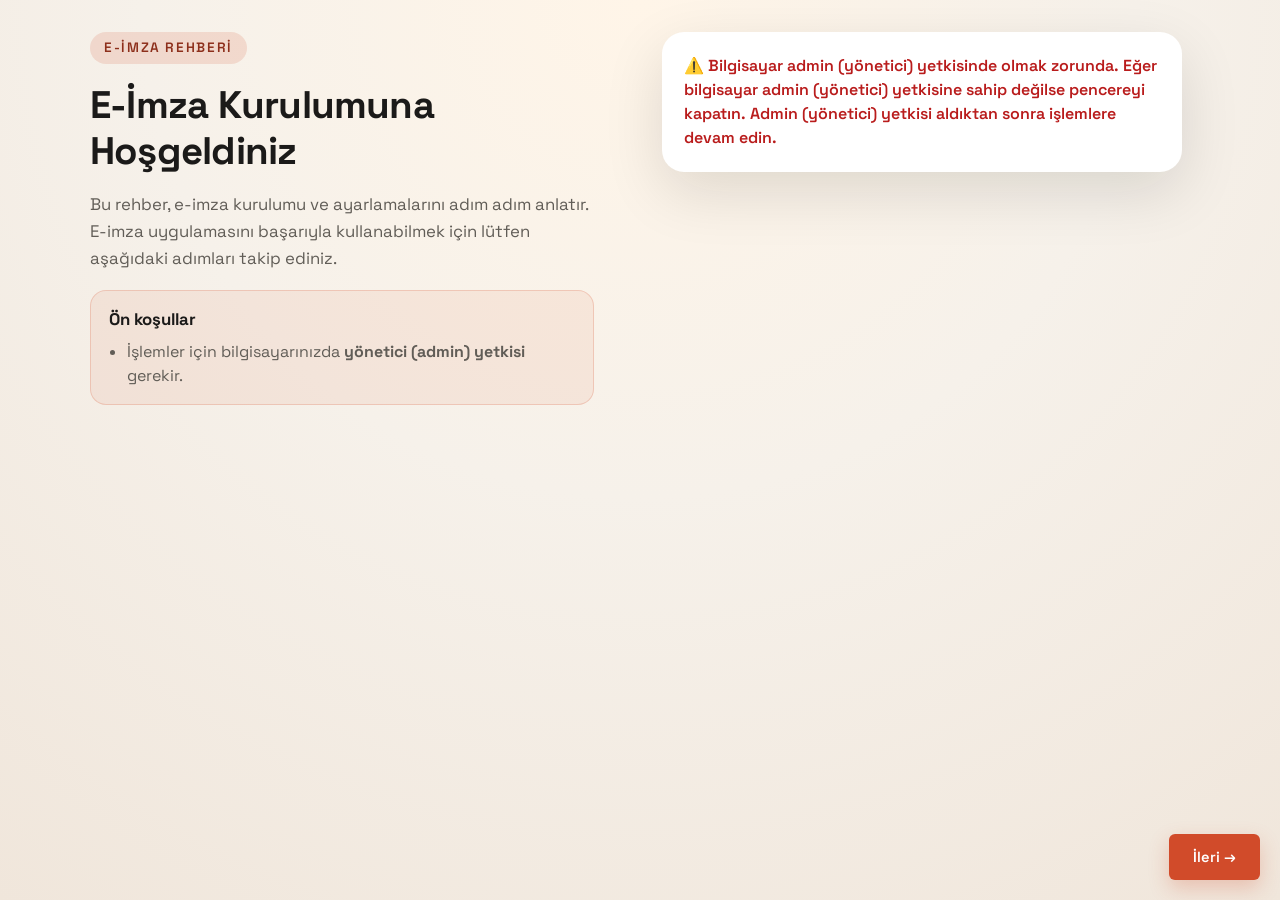
==== index.html @ 140c333b "first commit" ====
<!DOCTYPE html>
<html lang="tr">
	<head>
		<meta charset="UTF-8" />
		<meta name="viewport" content="width=device-width, initial-scale=1" />
		<title>E-İmza Rehberi</title>
		<link rel="stylesheet" href="styles.css" />
	</head>
	<body>
		<div class="page">
			<header class="hero">
				<div class="hero__content">
					<span class="pill">E-İmza Rehberi</span>
					<h1>E-İmza Kurulumuna Hoşgeldiniz</h1>
					<p>
						Bu rehber, e-imza kurulumu ve ayarlamalarını adım adım anlatır. E-imza uygulamasını başarıyla kullanabilmek için lütfen aşağıdaki adımları takip ediniz.
					</p>
					<div class="requirements">
						<h2>Ön koşullar</h2>
						<ul>
							<li>İşlemler için bilgisayarınızda <strong>yönetici (admin) yetkisi</strong> gerekir.</li>
						</ul>
					</div>
				</div>
				<div class="hero__panel">
					<div class="card">
						<p style="margin:0;font-weight:600;color:#b91c1c;">⚠️ Bilgisayar admin (yönetici) yetkisinde olmak zorunda. Eğer bilgisayar admin (yönetici) yetkisine sahip değilse pencereyi kapatın. Admin (yönetici) yetkisi aldıktan sonra işlemlere devam edin.</p>
					</div>
				</div>
			</header>
			<div class="step-navigation">
				<a href="step2.html" class="button button-next">İleri →</a>
			</div>
		</div>
	</body>
</html>
---- styles.css ----
@import url("https://fonts.googleapis.com/css2?family=Space+Grotesk:wght@400;500;600;700&display=swap");

/* ============================================================
   Reset & Base — Firefox 37+ compatible
   No CSS variables, no Grid, no clamp/min/max, no inset
   ============================================================ */
* {
	-webkit-box-sizing: border-box;
	-moz-box-sizing: border-box;
	box-sizing: border-box;
}

html {
	font-size: 16px;
	-webkit-text-size-adjust: 100%;
	-ms-text-size-adjust: 100%;
}

body {
	margin: 0;
	font-family: "Space Grotesk", "Segoe UI", Tahoma, sans-serif;
	color: #1b1a19;
	background: #f6f1ea;
	background: -webkit-radial-gradient(circle at top, #fff5e8 0%, #f6f1ea 45%, #f0e6db 100%);
	background: -moz-radial-gradient(circle at top, #fff5e8 0%, #f6f1ea 45%, #f0e6db 100%);
	background: radial-gradient(circle at top, #fff5e8 0%, #f6f1ea 45%, #f0e6db 100%);
	line-height: 1.5;
	-webkit-font-smoothing: antialiased;
	-moz-osx-font-smoothing: grayscale;
}

img {
	max-width: 100%;
	height: auto;
}

a {
	color: #d14b2a;
}

/* ============================================================
   Layout Helpers
   ============================================================ */
.page {
	min-height: 100vh;
	padding: 32px 20px 64px;
	display: -webkit-flex;
	display: -moz-flex;
	display: flex;
	-webkit-justify-content: center;
	-moz-justify-content: center;
	justify-content: center;
	-webkit-align-items: flex-start;
	-moz-align-items: flex-start;
	align-items: flex-start;
}

.page--center {
	display: -webkit-flex;
	display: -moz-flex;
	display: flex;
	-webkit-justify-content: center;
	justify-content: center;
	-webkit-align-items: center;
	align-items: center;
	min-height: 100vh;
	padding: 20px;
}

.page--top {
	display: -webkit-flex;
	display: flex;
	-webkit-justify-content: center;
	justify-content: center;
	-webkit-align-items: flex-start;
	align-items: flex-start;
	min-height: 100vh;
	padding: 24px 20px;
}

/* ============================================================
   Pill Badge
   ============================================================ */
.pill {
	display: inline-block;
	padding: 6px 14px;
	border-radius: 999px;
	background: rgba(209, 75, 42, 0.15);
	color: #8d2f1b;
	font-weight: 600;
	font-size: 0.85rem;
	text-transform: uppercase;
	letter-spacing: 0.12em;
}

/* ============================================================
   Buttons
   ============================================================ */
.button {
	display: inline-block;
	padding: 12px 22px;
	border-radius: 999px;
	border: none;
	background: #d14b2a;
	color: #fff;
	font-weight: 600;
	font-size: 0.92rem;
	text-decoration: none;
	text-align: center;
	cursor: pointer;
	font-family: inherit;
	-webkit-transition: background 0.2s ease, -webkit-transform 0.2s ease, box-shadow 0.2s ease;
	-moz-transition: background 0.2s ease, transform 0.2s ease, box-shadow 0.2s ease;
	transition: background 0.2s ease, transform 0.2s ease, box-shadow 0.2s ease;
	box-shadow: 0 8px 20px rgba(209, 75, 42, 0.25);
}

.button:hover {
	background: #b8401f;
	-webkit-transform: translateY(-2px);
	-moz-transform: translateY(-2px);
	transform: translateY(-2px);
	box-shadow: 0 12px 28px rgba(209, 75, 42, 0.3);
}

.button:active {
	-webkit-transform: translateY(0);
	transform: translateY(0);
}

.button--small {
	padding: 8px 16px;
	font-size: 0.78rem;
	white-space: nowrap;
}

.button--disabled {
	opacity: 0.45;
	cursor: not-allowed;
	pointer-events: none;
	box-shadow: none;
}

/* ============================================================
   Index Page — Hero (float-based, no Grid)
   ============================================================ */
.hero {
	max-width: 1100px;
	margin: 0 auto 64px;
	width: 100%;
}

.hero:after {
	content: "";
	display: table;
	clear: both;
}

.hero__content {
	float: left;
	width: 48%;
	padding-right: 24px;
}

.hero__panel {
	float: right;
	width: 48%;
}

.hero__content h1 {
	font-size: 2.4rem;
	margin: 18px 0 12px;
	letter-spacing: -0.02em;
	line-height: 1.2;
}

.hero__content p {
	font-size: 1.05rem;
	line-height: 1.6;
	color: #615d57;
}

.hero__actions {
	margin: 24px 0 16px;
}

.hero__actions .button {
	margin-right: 12px;
	margin-bottom: 8px;
}

.hero__note {
	font-size: 0.95rem;
	color: #615d57;
}

.requirements {
	margin: 18px 0 24px;
	padding: 16px 18px;
	border-radius: 16px;
	background: rgba(209, 75, 42, 0.08);
	border: 1px solid rgba(209, 75, 42, 0.2);
}

.requirements h2 {
	margin: 0 0 8px;
	font-size: 1.05rem;
}

.requirements ul {
	margin: 0;
	padding-left: 18px;
	color: #615d57;
}

/* — System-only mode — */
body.system-only .hero {
	max-width: 720px;
	margin-bottom: 0;
}

body.system-only .hero__content {
	float: none;
	width: 100%;
	padding-right: 0;
}

body.system-only .hero__panel {
	float: none;
	width: 100%;
}

body.system-only .page {
	min-height: 100vh;
	padding: 0 20px;
	-webkit-align-items: center;
	align-items: center;
	-webkit-justify-content: center;
	justify-content: center;
}

body.system-only .hero__content,
body.system-only .status,
body.system-only .hero__panel .card:not(#system-card) {
	display: none;
}

body.system-only .panel-actions {
	position: static;
	padding-top: 6px;
}

/* — Status box — */
.status {
	display: -webkit-flex;
	display: flex;
	padding: 20px;
	border-radius: 22px;
	background: #ffffff;
	box-shadow: 0 20px 60px rgba(17, 14, 10, 0.12);
	-webkit-align-items: flex-start;
	align-items: flex-start;
	margin-bottom: 18px;
}

.status__icon {
	width: 48px;
	height: 48px;
	border-radius: 50%;
	background: -webkit-linear-gradient(315deg, #ffd9bd, #ffc1a3);
	background: linear-gradient(135deg, #ffd9bd, #ffc1a3);
	position: relative;
	-webkit-flex-shrink: 0;
	flex-shrink: 0;
	margin-right: 16px;
}

.status__icon::after {
	content: "";
	position: absolute;
	top: 12px;
	right: 12px;
	bottom: 12px;
	left: 12px;
	border-radius: 50%;
	background: #d14b2a;
	opacity: 0.4;
}

.status[data-state="ok"] {
	border: 1px solid rgba(30, 140, 75, 0.2);
}

.status[data-state="ok"] .status__icon {
	background: -webkit-linear-gradient(315deg, #c9f0d6, #9ee7b4);
	background: linear-gradient(135deg, #c9f0d6, #9ee7b4);
}

.status[data-state="warn"] {
	border: 1px solid rgba(209, 75, 42, 0.3);
}

.status h2 {
	margin: 0 0 6px;
	font-size: 1.2rem;
}

.status p {
	margin: 0;
	color: #615d57;
}

/* — Card — */
.card {
	padding: 22px;
	border-radius: 22px;
	background: #ffffff;
	box-shadow: 0 20px 60px rgba(17, 14, 10, 0.12);
	max-width: 520px;
	width: 100%;
	margin-bottom: 18px;
}

.card h3 {
	margin: 0 0 12px;
	font-size: 1.05rem;
}

.card ol {
	margin: 0;
	padding-left: 20px;
	color: #615d57;
	line-height: 1.7;
}

.is-hidden {
	display: none;
}

/* — System grid — */
.system-grid {
	margin-top: 14px;
}

.system-item {
	padding: 12px;
	border-radius: 14px;
	background: rgba(209, 75, 42, 0.08);
	border: 1px solid rgba(209, 75, 42, 0.15);
	margin-bottom: 12px;
}

.system-item:last-child {
	margin-bottom: 0;
}

.system-item span {
	display: block;
	font-size: 0.85rem;
	color: #615d57;
	margin-bottom: 6px;
}

.system-item strong {
	font-size: 1rem;
}

/* — Panel actions — */
.panel-actions {
	display: none;
	max-width: 520px;
	width: 100%;
	text-align: right;
}

.panel-actions:not(.is-hidden) {
	display: block;
}

/* ============================================================
   Step 2 — Quad Card (App Selection)
   ============================================================ */
.quad-card {
	background: #fff;
	border-radius: 22px;
	box-shadow: 0 20px 60px rgba(17, 14, 10, 0.12);
	padding: 32px;
	width: 100%;
	max-width: 520px;
}

.quad-card__title {
	text-align: center;
	margin: 0 0 24px;
	font-size: 1.4rem;
}

.quad-grid {
	overflow: hidden;
}

.quad-item {
	float: left;
	width: 46%;
	margin: 2%;
	min-height: 120px;
	border-radius: 16px;
	display: block;
	text-align: center;
	text-decoration: none;
	color: #1b1a19;
	padding: 24px 12px;
	position: relative;
	-webkit-transition: background 0.2s, border-color 0.2s, box-shadow 0.2s;
	transition: background 0.2s, border-color 0.2s, box-shadow 0.2s;
}

.quad-item--active {
	background: rgba(209, 75, 42, 0.1);
	border: 2px solid #d14b2a;
	cursor: pointer;
}

.quad-item--active:hover {
	background: rgba(209, 75, 42, 0.18);
}

.quad-item--disabled {
	background: #f0ece7;
	border: 2px solid #e0dbd4;
	cursor: not-allowed;
	opacity: 0.7;
}

.quad-item--selected {
	background: rgba(209, 75, 42, 0.22);
	border-color: #8d2f1b;
	box-shadow: 0 0 0 3px rgba(209, 75, 42, 0.25);
}

.quad-item__label {
	font-size: 1.15rem;
	font-weight: 700;
	margin-bottom: 8px;
}

.quad-item__badge {
	font-size: 0.78rem;
	color: #8d6e57;
	background: rgba(141, 110, 87, 0.12);
	display: inline-block;
	padding: 3px 10px;
	border-radius: 999px;
	margin-top: 6px;
}

.quad-footer {
	text-align: right;
	margin-top: 20px;
	clear: both;
}

/* ============================================================
   Step 3 — Loading & Results
   ============================================================ */
.loading-box {
	text-align: center;
}

.loading-box h2 {
	margin: 24px 0 8px;
	font-size: 1.3rem;
}

.loading-sub {
	color: #615d57;
	font-size: 0.95rem;
}

.spinner {
	width: 56px;
	height: 56px;
	border: 5px solid #e0dbd4;
	border-top-color: #d14b2a;
	border-radius: 50%;
	margin: 0 auto;
	-webkit-animation: spin 0.8s linear infinite;
	-moz-animation: spin 0.8s linear infinite;
	animation: spin 0.8s linear infinite;
}

@-webkit-keyframes spin {
	to { -webkit-transform: rotate(360deg); }
}

@-moz-keyframes spin {
	to { -moz-transform: rotate(360deg); }
}

@keyframes spin {
	to { transform: rotate(360deg); }
}

.results-wrap {
	width: 100%;
	max-width: 640px;
	padding: 0 12px;
}

.results-card {
	background: #fff;
	border-radius: 22px;
	box-shadow: 0 20px 60px rgba(17, 14, 10, 0.12);
	padding: 28px 24px;
}

.results-card__title {
	text-align: center;
	margin: 0 0 8px;
	font-size: 1.35rem;
}

.results-card__desc {
	text-align: center;
	color: #615d57;
	margin: 0 0 24px;
	font-size: 0.95rem;
}

.app-block {
	background: #f9f6f2;
	border: 1px solid #e8e3dc;
	border-radius: 16px;
	padding: 18px;
	margin-bottom: 16px;
}

.app-block:last-of-type {
	margin-bottom: 0;
}

.app-block--highlight {
	background: rgba(209, 75, 42, 0.06);
	border-color: rgba(209, 75, 42, 0.2);
}

.app-block__header {
	margin-bottom: 12px;
}

.app-block__name {
	font-weight: 700;
	font-size: 1.05rem;
}

.app-block__extra {
	font-size: 0.78rem;
	color: #d14b2a;
	background: rgba(209, 75, 42, 0.12);
	padding: 2px 10px;
	border-radius: 999px;
	margin-left: 10px;
	display: inline-block;
}

.app-block__subtitle {
	font-weight: 600;
	font-size: 0.95rem;
	margin: 14px 0 6px;
	color: #1b1a19;
}

.app-block__subtitle:first-child {
	margin-top: 0;
}

.app-block__steps ol {
	margin: 0 0 8px;
	padding-left: 20px;
	color: #615d57;
	line-height: 1.6;
}

.app-block__steps ol li {
	margin-bottom: 4px;
}

.results-footer {
	text-align: right;
	margin-top: 20px;
}

.results-footer__warn {
	font-size: 0.88rem;
	color: #d14b2a;
	background: rgba(209, 75, 42, 0.08);
	border: 1px solid rgba(209, 75, 42, 0.2);
	border-radius: 12px;
	padding: 10px 14px;
	margin: 0 0 12px;
	text-align: center;
}

/* ============================================================
   Checkboxes (shared: step3 + step4)
   ============================================================ */
.app-check {
	display: inline-block;
	cursor: pointer;
	-webkit-user-select: none;
	-moz-user-select: none;
	user-select: none;
}

.app-check__input {
	position: absolute;
	opacity: 0;
	width: 0;
	height: 0;
}

.app-check__box {
	display: inline-block;
	width: 22px;
	height: 22px;
	border-radius: 6px;
	border: 2px solid #c4bfb8;
	background: #fff;
	vertical-align: middle;
	position: relative;
	margin-right: 10px;
	-webkit-transition: background 0.2s, border-color 0.2s;
	transition: background 0.2s, border-color 0.2s;
}

.app-check__input:checked + .app-check__box {
	background: #d14b2a;
	border-color: #d14b2a;
}

.app-check__input:checked + .app-check__box::after {
	content: "";
	position: absolute;
	left: 6px;
	top: 2px;
	width: 6px;
	height: 11px;
	border: solid #fff;
	border-width: 0 2.5px 2.5px 0;
	-webkit-transform: rotate(45deg);
	-moz-transform: rotate(45deg);
	transform: rotate(45deg);
}

.app-check__input:focus + .app-check__box {
	box-shadow: 0 0 0 3px rgba(209, 75, 42, 0.3);
}

/* ============================================================
   Step 4 — Installer Layout (Flexbox)
   ============================================================ */
.installer {
	display: -webkit-flex;
	display: flex;
	width: 100%;
	max-width: 1200px;
	height: calc(100vh - 48px);
}

.installer__nav {
	width: 320px;
	-webkit-flex-shrink: 0;
	flex-shrink: 0;
	background: #fff;
	border-radius: 22px;
	box-shadow: 0 20px 60px rgba(17, 14, 10, 0.12);
	padding: 24px 16px;
	display: -webkit-flex;
	display: flex;
	-webkit-flex-direction: column;
	flex-direction: column;
	overflow-y: auto;
	margin-right: 20px;
}

.installer__title {
	margin: 0 0 4px;
	font-size: 1.15rem;
	text-align: center;
}

.installer__desc {
	margin: 0 0 18px;
	font-size: 0.82rem;
	color: #615d57;
	text-align: center;
}

/* — Step items — */
.inst-step {
	display: -webkit-flex;
	display: flex;
	-webkit-align-items: center;
	align-items: center;
	padding: 12px;
	border-radius: 14px;
	cursor: pointer;
	margin-bottom: 6px;
	border: 2px solid transparent;
	-webkit-transition: background 0.2s, border-color 0.2s;
	transition: background 0.2s, border-color 0.2s;
}

.inst-step:hover {
	background: #faf8f5;
}

.inst-step--active {
	background: rgba(209, 75, 42, 0.06);
	border-color: #d14b2a;
}

.inst-step--done .inst-step__num {
	background: #1e8c4b;
	color: #fff;
	border-color: #1e8c4b;
}

.inst-step__num {
	width: 28px;
	height: 28px;
	border-radius: 50%;
	border: 2px solid #d5d0ca;
	display: -webkit-flex;
	display: flex;
	-webkit-align-items: center;
	align-items: center;
	-webkit-justify-content: center;
	justify-content: center;
	font-size: 0.78rem;
	font-weight: 700;
	color: #615d57;
	-webkit-flex-shrink: 0;
	flex-shrink: 0;
	margin-right: 10px;
	-webkit-transition: background 0.2s, color 0.2s, border-color 0.2s;
	transition: background 0.2s, color 0.2s, border-color 0.2s;
}

.inst-step--active .inst-step__num {
	background: #d14b2a;
	color: #fff;
	border-color: #d14b2a;
}

.inst-step__body {
	-webkit-flex: 1;
	flex: 1;
	min-width: 0;
}

.inst-step__name {
	display: block;
	font-weight: 700;
	font-size: 0.88rem;
	white-space: nowrap;
	overflow: hidden;
	text-overflow: ellipsis;
}

.inst-step__sub {
	display: block;
	font-size: 0.7rem;
	color: #9b968e;
	white-space: nowrap;
	overflow: hidden;
	text-overflow: ellipsis;
}

/* — Installer checkbox — */
.inst-check {
	-webkit-flex-shrink: 0;
	flex-shrink: 0;
	cursor: pointer;
	margin-left: 10px;
}

.inst-check__input {
	position: absolute;
	opacity: 0;
	width: 0;
	height: 0;
}

.inst-check__box {
	display: block;
	width: 20px;
	height: 20px;
	border-radius: 6px;
	border: 2px solid #c4bfb8;
	background: #fff;
	position: relative;
	-webkit-transition: background 0.2s, border-color 0.2s;
	transition: background 0.2s, border-color 0.2s;
}

.inst-check__input:checked + .inst-check__box {
	background: #1e8c4b;
	border-color: #1e8c4b;
}

.inst-check__input:checked + .inst-check__box::after {
	content: "";
	position: absolute;
	left: 5px;
	top: 1px;
	width: 6px;
	height: 10px;
	border: solid #fff;
	border-width: 0 2.5px 2.5px 0;
	-webkit-transform: rotate(45deg);
	transform: rotate(45deg);
}

.installer__footer {
	margin-top: auto;
	padding-top: 14px;
	border-top: 1px solid #ebe7e1;
	text-align: center;
}

.installer__warn {
	font-size: 0.8rem;
	color: #d14b2a;
	margin: 0 0 10px;
}

/* — Content area — */
.installer__content {
	-webkit-flex: 1;
	flex: 1;
	min-width: 0;
	position: relative;
}

/* — Panels — */
.inst-panel {
	display: none;
	position: absolute;
	top: 0;
	right: 0;
	bottom: 0;
	left: 0;
	-webkit-flex-direction: column;
	flex-direction: column;
	overflow-y: auto;
}

.inst-panel--visible {
	display: -webkit-flex;
	display: flex;
}

/* ============================================================
   Guide Panel (inside each step panel)
   ============================================================ */
.guide-panel {
	background: #fff;
	border-radius: 22px;
	box-shadow: 0 20px 60px rgba(17, 14, 10, 0.12);
	height: 100%;
	display: -webkit-flex;
	display: flex;
	-webkit-flex-direction: column;
	flex-direction: column;
	overflow: hidden;
}

.guide-panel__header {
	display: -webkit-flex;
	display: flex;
	-webkit-align-items: center;
	align-items: center;
	-webkit-justify-content: space-between;
	justify-content: space-between;
	padding: 16px 20px;
	border-bottom: 1px solid #ebe7e1;
	-webkit-flex-shrink: 0;
	flex-shrink: 0;
}

.guide-panel__title {
	margin: 0;
	font-size: 1.1rem;
}

.guide-panel__url {
	margin: 2px 0 0;
	font-size: 0.75rem;
	color: #9b968e;
}

.guide-panel__body {
	padding: 24px;
	overflow-y: auto;
	-webkit-flex: 1;
	flex: 1;
}

.guide-panel__subtitle {
	margin: 0 0 10px;
	font-size: 1rem;
	color: #1b1a19;
}

.guide-panel__desc {
	margin: 0 0 14px;
	font-size: 0.88rem;
	color: #615d57;
}

.guide-panel__steps {
	margin: 0 0 18px;
	padding-left: 22px;
	color: #3d3a36;
	line-height: 1.8;
	font-size: 0.92rem;
}

.guide-panel__steps li {
	margin-bottom: 6px;
}

.guide-panel__steps ul {
	margin: 6px 0 4px;
	padding-left: 18px;
	list-style: disc;
}

.guide-panel__note {
	background: rgba(30, 140, 75, 0.08);
	border: 1px solid rgba(30, 140, 75, 0.18);
	border-radius: 12px;
	padding: 12px 14px;
	font-size: 0.85rem;
	color: #1b6e3a;
}

.guide-panel__warn {
	background: rgba(209, 75, 42, 0.08);
	border: 1px solid rgba(209, 75, 42, 0.2);
	border-radius: 12px;
	padding: 12px 14px;
	font-size: 0.85rem;
	color: #a33520;
}

.guide-panel__divider {
	height: 1px;
	background: #ebe7e1;
	margin: 22px 0;
}

/* ============================================================
   Check Items (kontrol paneli)
   ============================================================ */
.check-item {
	background: #f9f6f2;
	border: 1px solid #e8e3dc;
	border-radius: 14px;
	padding: 16px;
	margin-bottom: 14px;
}

.check-item__header {
	display: -webkit-flex;
	display: flex;
	-webkit-align-items: center;
	align-items: center;
	-webkit-justify-content: space-between;
	justify-content: space-between;
	margin-bottom: 8px;
}

.check-item__name {
	font-weight: 700;
	font-size: 1rem;
}

.check-item__badge {
	font-size: 0.75rem;
	font-weight: 600;
	padding: 3px 10px;
	border-radius: 999px;
	background: #e8e3dc;
	color: #615d57;
}

.check-item__badge--ok {
	background: rgba(30, 140, 75, 0.15);
	color: #1e8c4b;
}

.check-item__badge--fail {
	background: rgba(209, 75, 42, 0.12);
	color: #d14b2a;
}

.check-item__expect {
	margin: 0 0 4px;
	font-size: 0.85rem;
	color: #615d57;
}

.check-item__result {
	margin: 6px 0 0;
	font-size: 0.85rem;
	font-weight: 600;
}

.check-item__note {
	margin: 8px 0 0;
	font-size: 0.78rem;
	color: #d14b2a;
	background: rgba(209, 75, 42, 0.06);
	padding: 6px 10px;
	border-radius: 8px;
}

/* ============================================================
   System Detection Box
   ============================================================ */
.sysdetect {
	background: #f9f6f2;
	background: -webkit-linear-gradient(315deg, #f9f6f2 0%, #fff5e8 100%);
	background: linear-gradient(135deg, #f9f6f2 0%, #fff5e8 100%);
	border: 1px solid #e8e3dc;
	border-radius: 16px;
	padding: 14px;
	margin-bottom: 16px;
}

.sysdetect__header {
	display: -webkit-flex;
	display: flex;
	-webkit-align-items: center;
	align-items: center;
	margin-bottom: 10px;
	font-size: 0.88rem;
}

.sysdetect__icon {
	font-size: 1.1rem;
	margin-right: 8px;
}

.sysdetect__grid {
	margin-bottom: 10px;
}

.sysdetect__item {
	display: -webkit-flex;
	display: flex;
	-webkit-justify-content: space-between;
	justify-content: space-between;
	-webkit-align-items: center;
	align-items: center;
	padding: 6px 10px;
	background: #fff;
	border-radius: 10px;
	border: 1px solid #ebe7e1;
	margin-bottom: 6px;
}

.sysdetect__item:last-child {
	margin-bottom: 0;
}

.sysdetect__label {
	font-size: 0.75rem;
	color: #615d57;
}

.sysdetect__value {
	font-size: 0.82rem;
	color: #1b1a19;
}

.sysdetect__badge {
	text-align: center;
	padding: 6px 10px;
	border-radius: 10px;
	font-size: 0.75rem;
	font-weight: 600;
	margin-bottom: 8px;
}

.sysdetect__badge--ok {
	background: rgba(30, 140, 75, 0.12);
	color: #1e8c4b;
	border: 1px solid rgba(30, 140, 75, 0.2);
}

.sysdetect__badge--warn {
	background: rgba(209, 75, 42, 0.1);
	color: #d14b2a;
	border: 1px solid rgba(209, 75, 42, 0.2);
}

.sysdetect__toggle {
	display: block;
	width: 100%;
	padding: 6px;
	background: none;
	border: 1px dashed #c4bfb8;
	border-radius: 8px;
	color: #615d57;
	font-size: 0.75rem;
	cursor: pointer;
	font-family: inherit;
	-webkit-transition: background 0.2s, color 0.2s;
	transition: background 0.2s, color 0.2s;
}

.sysdetect__toggle:hover {
	background: rgba(209, 75, 42, 0.06);
	color: #d14b2a;
	border-color: #d14b2a;
}

.sysdetect__manual {
	margin-top: 10px;
	padding-top: 10px;
	border-top: 1px solid #ebe7e1;
}

.sysdetect__select-label {
	display: block;
	font-size: 0.78rem;
	color: #615d57;
	margin-bottom: 8px;
}

.sysdetect__select {
	width: 100%;
	padding: 7px 10px;
	border: 1px solid #d5d0ca;
	border-radius: 8px;
	font-family: inherit;
	font-size: 0.82rem;
	background: #fff;
	color: #1b1a19;
	margin-top: 3px;
	cursor: pointer;
	-webkit-appearance: none;
	-moz-appearance: none;
	appearance: none;
	background-image: url("data:image/svg+xml;charset=utf-8,%3Csvg xmlns='http://www.w3.org/2000/svg' width='12' height='8'%3E%3Cpath d='M1 1l5 5 5-5' fill='none' stroke='%23615d57' stroke-width='1.5' stroke-linecap='round'/%3E%3C/svg%3E");
	background-repeat: no-repeat;
	background-position: right 10px center;
	padding-right: 30px;
}

.sysdetect__select:focus {
	outline: none;
	border-color: #d14b2a;
	box-shadow: 0 0 0 2px rgba(209, 75, 42, 0.15);
}

.sysdetect__apply {
	margin-top: 8px;
	width: 100%;
}

/* ============================================================
   Driver Info Box (inside panels)
   ============================================================ */
.driver-info {
	margin-bottom: 18px;
}

.driver-info__box {
	padding: 14px 16px;
	background: rgba(209, 75, 42, 0.05);
	background: -webkit-linear-gradient(315deg, rgba(209, 75, 42, 0.06), rgba(209, 75, 42, 0.02));
	background: linear-gradient(135deg, rgba(209, 75, 42, 0.06), rgba(209, 75, 42, 0.02));
	border: 1px solid rgba(209, 75, 42, 0.15);
	border-radius: 14px;
}

.driver-info__label {
	display: block;
	font-size: 0.72rem;
	text-transform: uppercase;
	letter-spacing: 0.08em;
	color: #9b968e;
	font-weight: 600;
	margin-bottom: 3px;
}

.driver-info__name {
	display: block;
	font-size: 0.95rem;
	color: #d14b2a;
	margin-bottom: 3px;
}

.driver-info__file {
	font-size: 0.78rem;
	color: #615d57;
	font-family: "Courier New", monospace;
	background: rgba(0, 0, 0, 0.04);
	padding: 2px 8px;
	border-radius: 6px;
	display: inline-block;
	margin-top: 2px;
}

/* ============================================================
   Reader Grid (Kart Okuyucu Seçimi) — Flexbox, no CSS Grid
   ============================================================ */
.reader-grid {
	display: -webkit-flex;
	display: flex;
	-webkit-flex-wrap: wrap;
	flex-wrap: wrap;
	margin-bottom: 18px;
	margin-left: -5px;
	margin-right: -5px;
}

.reader-card {
	width: 48%;
	margin: 0 1% 10px;
	text-align: center;
	padding: 12px 6px;
	border: 2px solid #e8e3dc;
	border-radius: 14px;
	background: #fff;
	cursor: pointer;
	-webkit-transition: border-color 0.2s, background 0.2s, box-shadow 0.2s, -webkit-transform 0.15s;
	transition: border-color 0.2s, background 0.2s, box-shadow 0.2s, transform 0.15s;
}

.reader-card:hover {
	border-color: #d14b2a;
	background: rgba(209, 75, 42, 0.04);
	-webkit-transform: translateY(-2px);
	transform: translateY(-2px);
	box-shadow: 0 6px 16px rgba(209, 75, 42, 0.12);
}

.reader-card--selected {
	border-color: #d14b2a;
	background: rgba(209, 75, 42, 0.1);
	box-shadow: 0 0 0 3px rgba(209, 75, 42, 0.2);
}

.reader-card img {
	display: block;
	width: 64px;
	height: 64px;
	margin: 0 auto 8px;
	-o-object-fit: contain;
	object-fit: contain;
}

.reader-card__name {
	display: block;
	font-size: 0.7rem;
	font-weight: 600;
	color: #1b1a19;
	line-height: 1.3;
	word-break: break-word;
}

/* Reader result */
.reader-result {
	margin-bottom: 14px;
}

.reader-result__box {
	padding: 14px 16px;
	border-radius: 14px;
	font-size: 0.88rem;
}

.reader-result__box--ok {
	background: rgba(30, 140, 75, 0.08);
	border: 1px solid rgba(30, 140, 75, 0.2);
	color: #1b6e3a;
}

.reader-result__box--ok strong {
	display: block;
	margin-bottom: 4px;
}

.reader-result__box--warn {
	background: rgba(209, 75, 42, 0.08);
	border: 1px solid rgba(209, 75, 42, 0.2);
	color: #a33520;
}

.reader-result__extra {
	margin: 8px 0 0;
	font-size: 0.82rem;
	color: #615d57;
}

.reader-result__extra a {
	color: #d14b2a;
	font-weight: 600;
}

/* ============================================================
   Animations — with -webkit- and -moz- prefixes
   ============================================================ */
@-webkit-keyframes rise {
	from {
		opacity: 0;
		-webkit-transform: translateY(14px);
	}
	to {
		opacity: 1;
		-webkit-transform: translateY(0);
	}
}

@-moz-keyframes rise {
	from {
		opacity: 0;
		-moz-transform: translateY(14px);
	}
	to {
		opacity: 1;
		-moz-transform: translateY(0);
	}
}

@keyframes rise {
	from {
		opacity: 0;
		transform: translateY(14px);
	}
	to {
		opacity: 1;
		transform: translateY(0);
	}
}

.hero__content,
.hero__panel {
	-webkit-animation: rise 0.6s ease both;
	-moz-animation: rise 0.6s ease both;
	animation: rise 0.6s ease both;
}

.hero__panel {
	-webkit-animation-delay: 0.15s;
	animation-delay: 0.15s;
}

/* ============================================================
   Responsive — Tablet & Mobile
   ============================================================ */
@media (max-width: 900px) {
	.hero__content {
		float: none;
		width: 100%;
		padding-right: 0;
		margin-bottom: 32px;
	}

	.hero__panel {
		float: none;
		width: 100%;
	}

	.hero__content h1 {
		font-size: 1.8rem;
	}
}

@media (max-width: 800px) {
	.installer {
		-webkit-flex-direction: column;
		flex-direction: column;
		height: auto;
	}

	.installer__nav {
		width: 100%;
		margin-right: 0;
		margin-bottom: 16px;
	}

	.installer__content {
		height: 550px;
	}

	.inst-panel {
		position: relative;
		top: auto;
		right: auto;
		bottom: auto;
		left: auto;
	}
}

@media (max-width: 480px) {
	.page {
		padding: 16px 12px 48px;
	}

	.hero__content h1 {
		font-size: 1.5rem;
	}

	.quad-item {
		float: none;
		width: 100%;
		margin: 0 0 12px 0;
	}

	.results-card {
		padding: 20px 16px;
	}

	.guide-panel__body {
		padding: 16px;
	}

	.reader-card img {
		width: 48px;
		height: 48px;
	}

	.button {
		padding: 10px 16px;
		font-size: 0.85rem;
	}
}

@media (max-width: 360px) {
	.hero__content h1 {
		font-size: 1.3rem;
	}

	.installer__nav {
		padding: 16px 10px;
	}

	.reader-card {
		width: 100%;
		margin-left: 0;
		margin-right: 0;
	}
}
/* ============================================================
   Step Navigation
   ============================================================ */
.step-navigation {
	position: fixed;
	bottom: 20px;
	right: 20px;
	z-index: 100;
}

.button-next {
	display: inline-block;
	padding: 12px 24px;
	background: #d14b2a;
	color: #fff;
	text-decoration: none;
	border-radius: 6px;
	font-weight: 600;
	transition: background 0.3s ease;
}

.button-next:hover {
	background: #b91c1c;
}
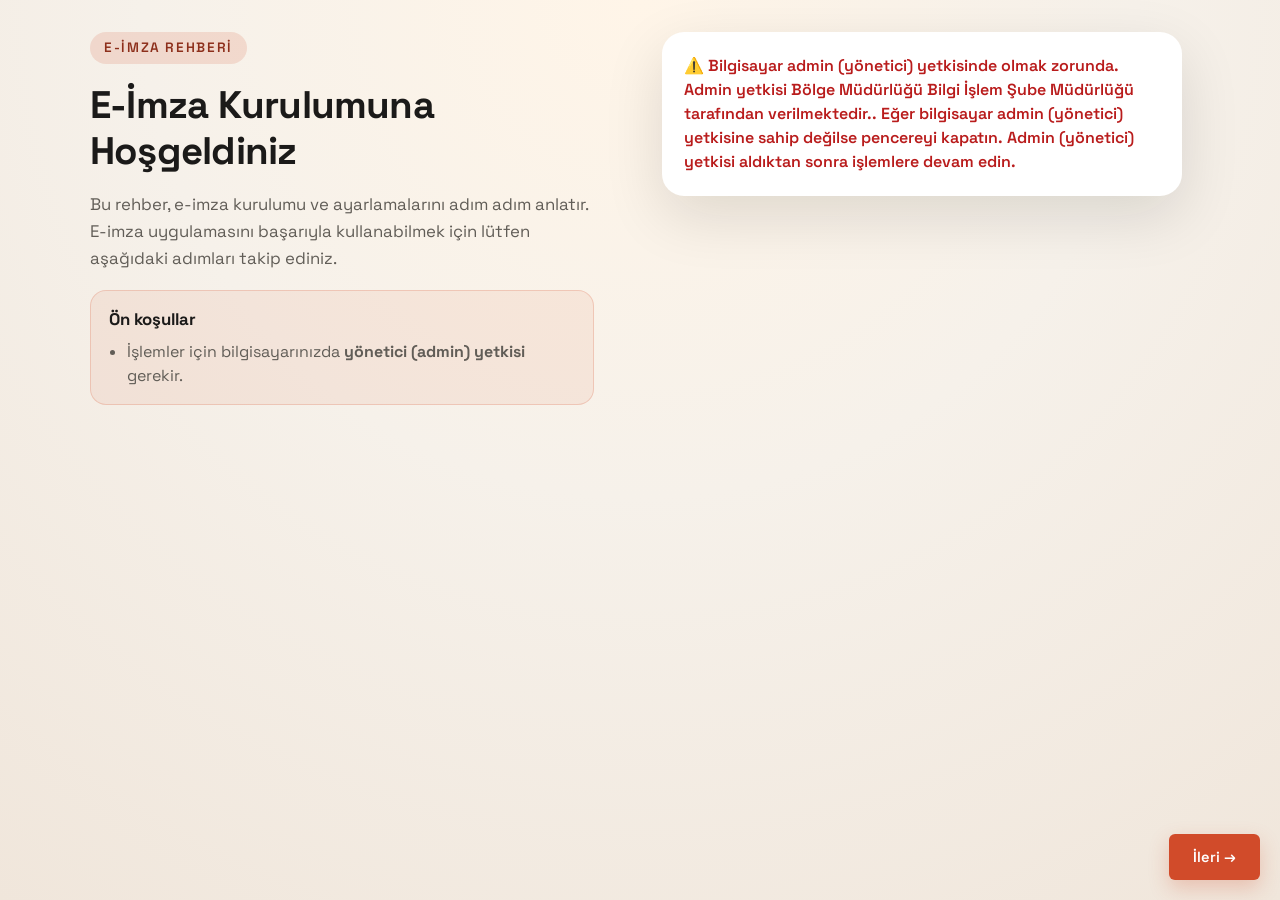
==== commit 876d65ae: "JJHJ" ====
--- a/index.html
+++ b/index.html
@@ -24,7 +24,7 @@
 				</div>
 				<div class="hero__panel">
 					<div class="card">
-						<p style="margin:0;font-weight:600;color:#b91c1c;">⚠️ Bilgisayar admin (yönetici) yetkisinde olmak zorunda. Eğer bilgisayar admin (yönetici) yetkisine sahip değilse pencereyi kapatın. Admin (yönetici) yetkisi aldıktan sonra işlemlere devam edin.</p>
+						<p style="margin:0;font-weight:600;color:#b91c1c;">⚠️ Bilgisayar admin (yönetici) yetkisinde olmak zorunda. Admin yetkisi Bölge Müdürlüğü Bilgi İşlem Şube Müdürlüğü tarafından verilmektedir.. Eğer bilgisayar admin (yönetici) yetkisine sahip değilse pencereyi kapatın. Admin (yönetici) yetkisi aldıktan sonra işlemlere devam edin.</p>
 					</div>
 				</div>
 			</header>
